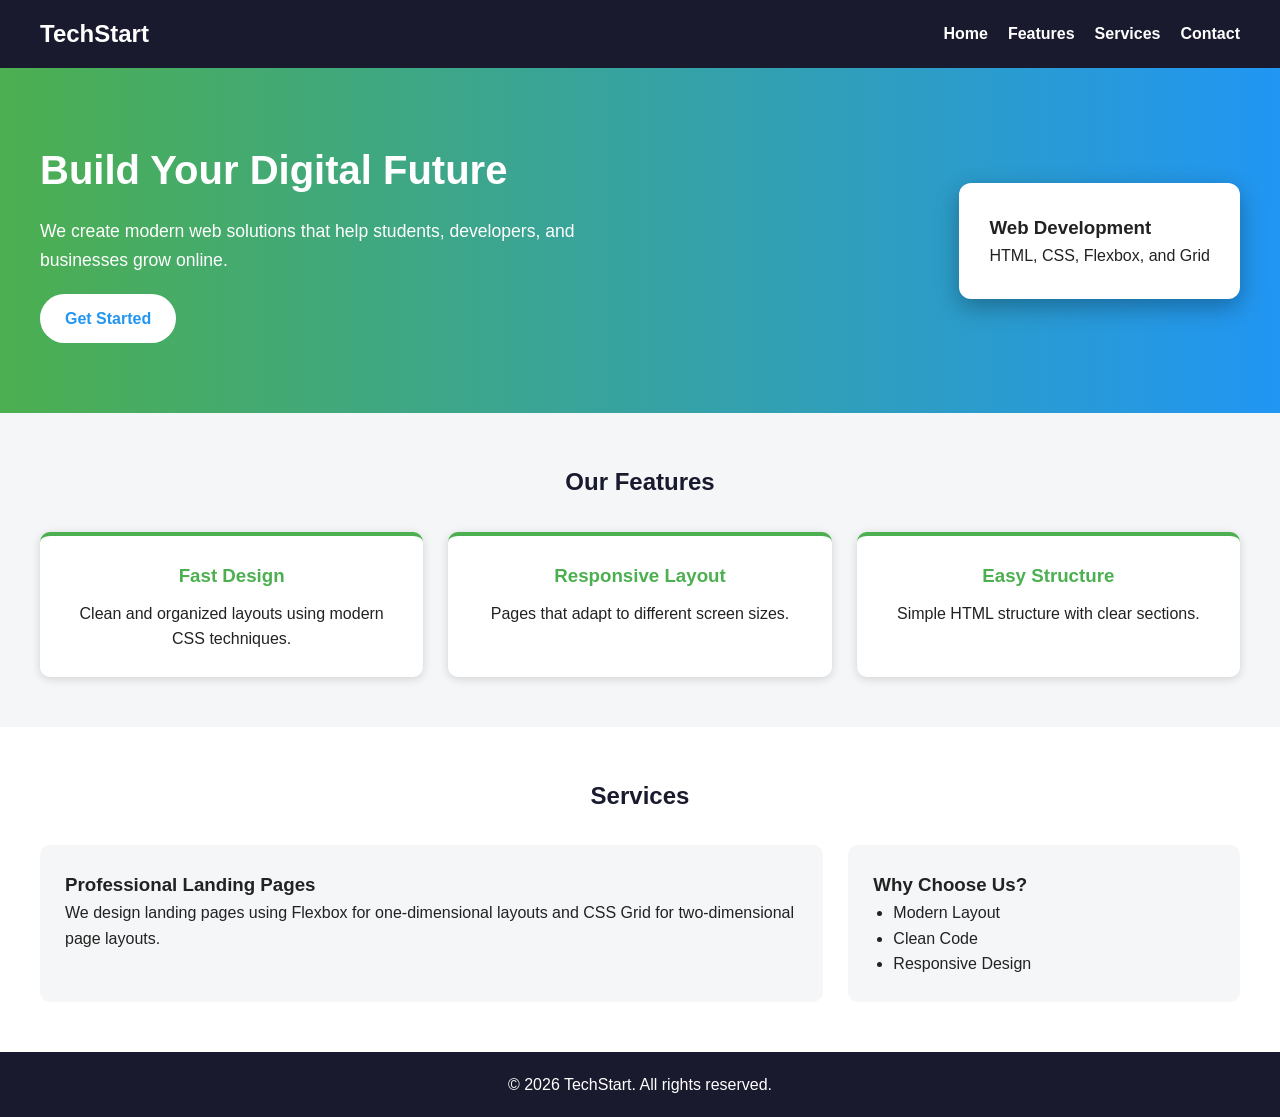
==== index.html @ f5050f71 "Complete Lab 5" ====
<!DOCTYPE html>
<html lang="en">
<head>
    <meta charset="UTF-8">
    <meta name="viewport" content="width=device-width, initial-scale=1.0">
    <title>Landing Page</title>

    <link rel="stylesheet" href="landing.css">
</head>
<body>

    <header class="navbar">
        <h2 class="logo">TechStart</h2>

        <nav>
            <ul class="nav-links">
                <li><a href="#">Home</a></li>
                <li><a href="#">Features</a></li>
                <li><a href="#">Services</a></li>
                <li><a href="#">Contact</a></li>
            </ul>
        </nav>
    </header>

    <main>

        <section class="hero">
            <div class="hero-text">
                <h1>Build Your Digital Future</h1>
                <p>
                    We create modern web solutions that help students,
                    developers, and businesses grow online.
                </p>
                <a href="#" class="btn">Get Started</a>
            </div>

            <div class="hero-box">
                <h3>Web Development</h3>
                <p>HTML, CSS, Flexbox, and Grid</p>
            </div>
        </section>

        <section class="features">
            <h2>Our Features</h2>

            <div class="features-grid">
                <div class="card">
                    <h3>Fast Design</h3>
                    <p>Clean and organized layouts using modern CSS techniques.</p>
                </div>

                <div class="card">
                    <h3>Responsive Layout</h3>
                    <p>Pages that adapt to different screen sizes.</p>
                </div>

                <div class="card">
                    <h3>Easy Structure</h3>
                    <p>Simple HTML structure with clear sections.</p>
                </div>
            </div>
        </section>

        <section class="services">
            <h2>Services</h2>

            <div class="service-layout">
                <div class="service-main">
                    <h3>Professional Landing Pages</h3>
                    <p>
                        We design landing pages using Flexbox for one-dimensional
                        layouts and CSS Grid for two-dimensional page layouts.
                    </p>
                </div>

                <aside class="service-side">
                    <h3>Why Choose Us?</h3>
                    <ul>
                        <li>Modern Layout</li>
                        <li>Clean Code</li>
                        <li>Responsive Design</li>
                    </ul>
                </aside>
            </div>
        </section>

    </main>

    <footer class="footer">
        <p>&copy; 2026 TechStart. All rights reserved.</p>
    </footer>

</body>
</html>
---- landing.css ----
* {
    box-sizing: border-box;
    margin: 0;
    padding: 0;
}

body {
    font-family: Arial, sans-serif;
    background-color: #f4f6f8;
    color: #222;
    line-height: 1.6;
}

/* Navbar using Flexbox */
.navbar {
    display: flex;
    justify-content: space-between;
    align-items: center;
    background-color: #1a1a2e;
    padding: 15px 40px;
}

.logo {
    color: white;
}

.nav-links {
    display: flex;
    gap: 20px;
    list-style: none;
}

.nav-links a {
    color: white;
    text-decoration: none;
    font-weight: bold;
}

.nav-links a:hover {
    color: #4caf50;
}

/* Hero section using Flexbox */
.hero {
    display: flex;
    justify-content: space-between;
    align-items: center;
    gap: 30px;
    padding: 70px 40px;
    background: linear-gradient(to right, #4caf50, #2196f3);
    color: white;
}

.hero-text {
    max-width: 550px;
}

.hero-text h1 {
    font-size: 2.5rem;
    margin-bottom: 15px;
}

.hero-text p {
    margin-bottom: 20px;
    font-size: 1.1rem;
}

.btn {
    display: inline-block;
    background-color: white;
    color: #2196f3;
    padding: 12px 25px;
    border-radius: 25px;
    text-decoration: none;
    font-weight: bold;
}

.hero-box {
    background-color: white;
    color: #222;
    padding: 30px;
    border-radius: 12px;
    min-width: 260px;
    box-shadow: 0 8px 25px rgba(0, 0, 0, 0.3);
}

/* Features using CSS Grid */
.features {
    padding: 50px 40px;
    text-align: center;
}

.features h2 {
    margin-bottom: 30px;
    color: #1a1a2e;
}

.features-grid {
    display: grid;
    grid-template-columns: repeat(3, 1fr);
    gap: 25px;
}

.card {
    background-color: white;
    padding: 25px;
    border-radius: 10px;
    border-top: 4px solid #4caf50;
    box-shadow: 0 2px 10px rgba(0, 0, 0, 0.15);
}

.card h3 {
    margin-bottom: 10px;
    color: #4caf50;
}

/* Services using CSS Grid */
.services {
    padding: 50px 40px;
    background-color: #ffffff;
}

.services h2 {
    text-align: center;
    margin-bottom: 30px;
    color: #1a1a2e;
}

.service-layout {
    display: grid;
    grid-template-columns: 2fr 1fr;
    gap: 25px;
}

.service-main,
.service-side {
    background-color: #f4f6f8;
    padding: 25px;
    border-radius: 10px;
}

.service-side ul {
    margin-left: 20px;
}

.footer {
    text-align: center;
    padding: 20px;
    background-color: #1a1a2e;
    color: white;
}

/* Responsive layout */
@media (max-width: 768px) {
    .navbar,
    .hero {
        flex-direction: column;
        text-align: center;
    }

    .nav-links {
        flex-direction: column;
        gap: 10px;
        margin-top: 15px;
    }

    .features-grid,
    .service-layout {
        grid-template-columns: 1fr;
    }
}
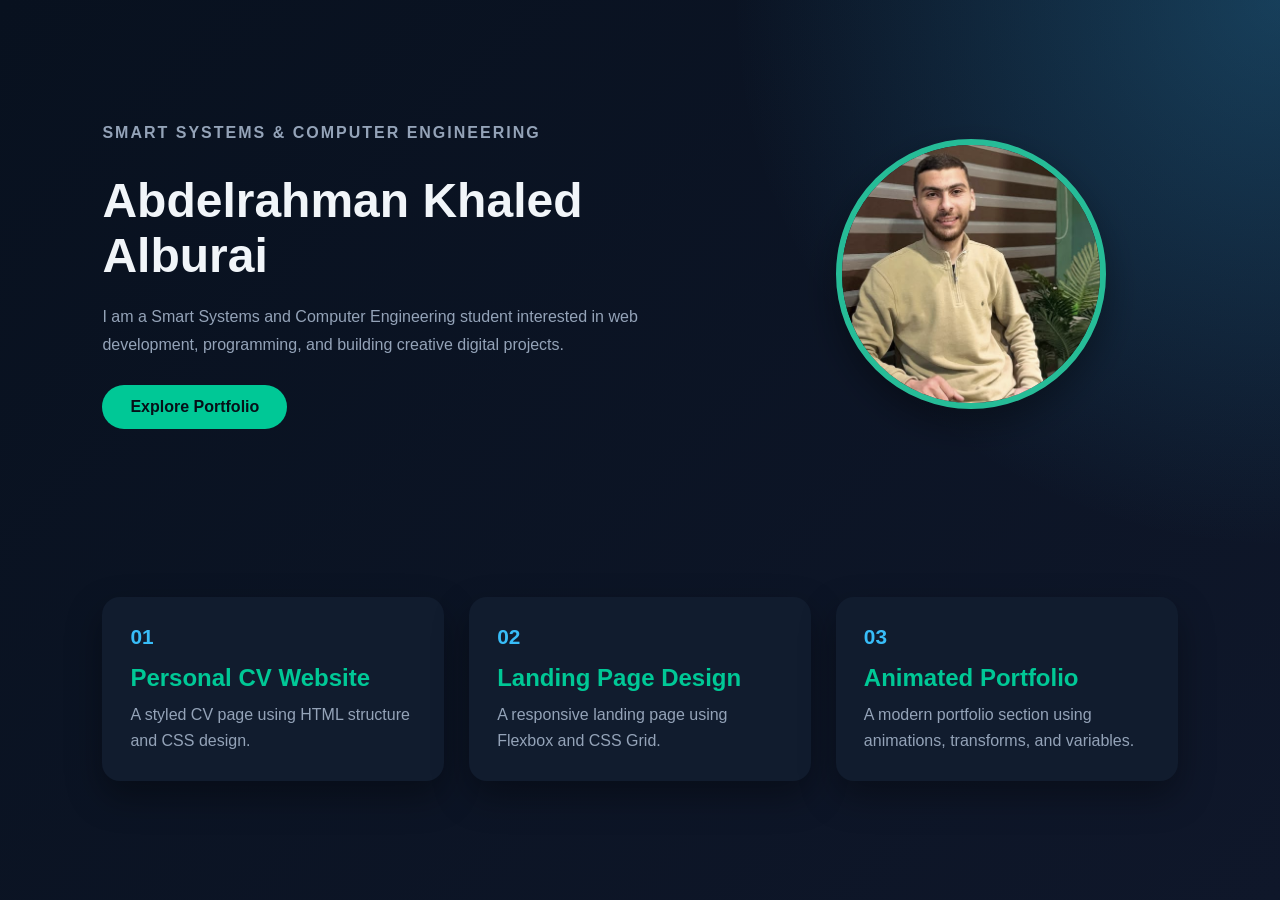
==== commit 2cbd5f22: "Complete Lab 6" ====
--- a/index.html
+++ b/index.html
@@ -3,92 +3,53 @@
 <head>
     <meta charset="UTF-8">
     <meta name="viewport" content="width=device-width, initial-scale=1.0">
-    <title>Landing Page</title>
-
-    <link rel="stylesheet" href="landing.css">
+    <title>Animated Portfolio</title>
+    <link rel="stylesheet" href="portfolio.css">
 </head>
 <body>
 
-    <header class="navbar">
-        <h2 class="logo">TechStart</h2>
+    <section class="portfolio">
 
-        <nav>
-            <ul class="nav-links">
-                <li><a href="#">Home</a></li>
-                <li><a href="#">Features</a></li>
-                <li><a href="#">Services</a></li>
-                <li><a href="#">Contact</a></li>
-            </ul>
-        </nav>
-    </header>
+        <div class="intro">
+            <p class="tag">Smart Systems & Computer Engineering</p>
 
-    <main>
+            <h1>Abdelrahman Khaled Alburai</h1>
 
-        <section class="hero">
-            <div class="hero-text">
-                <h1>Build Your Digital Future</h1>
-                <p>
-                    We create modern web solutions that help students,
-                    developers, and businesses grow online.
-                </p>
-                <a href="#" class="btn">Get Started</a>
+            <p>
+                I am a Smart Systems and Computer Engineering student interested in
+                web development, programming, and building creative digital projects.
+            </p>
+
+            <a href="#" class="main-btn">Explore Portfolio</a>
+        </div>
+
+        <div class="profile-shape">
+            <img src="profile.jpg" alt="Abdelrahman Profile Photo">
+        </div>
+
+        <div class="projects">
+
+            <div class="project-card">
+                <span>01</span>
+                <h2>Personal CV Website</h2>
+                <p>A styled CV page using HTML structure and CSS design.</p>
             </div>
 
-            <div class="hero-box">
-                <h3>Web Development</h3>
-                <p>HTML, CSS, Flexbox, and Grid</p>
+            <div class="project-card">
+                <span>02</span>
+                <h2>Landing Page Design</h2>
+                <p>A responsive landing page using Flexbox and CSS Grid.</p>
             </div>
-        </section>
 
-        <section class="features">
-            <h2>Our Features</h2>
+            <div class="project-card">
+                <span>03</span>
+                <h2>Animated Portfolio</h2>
+                <p>A modern portfolio section using animations, transforms, and variables.</p>
+            </div>
 
-            <div class="features-grid">
-                <div class="card">
-                    <h3>Fast Design</h3>
-                    <p>Clean and organized layouts using modern CSS techniques.</p>
-                </div>
+        </div>
 
-                <div class="card">
-                    <h3>Responsive Layout</h3>
-                    <p>Pages that adapt to different screen sizes.</p>
-                </div>
-
-                <div class="card">
-                    <h3>Easy Structure</h3>
-                    <p>Simple HTML structure with clear sections.</p>
-                </div>
-            </div>
-        </section>
-
-        <section class="services">
-            <h2>Services</h2>
-
-            <div class="service-layout">
-                <div class="service-main">
-                    <h3>Professional Landing Pages</h3>
-                    <p>
-                        We design landing pages using Flexbox for one-dimensional
-                        layouts and CSS Grid for two-dimensional page layouts.
-                    </p>
-                </div>
-
-                <aside class="service-side">
-                    <h3>Why Choose Us?</h3>
-                    <ul>
-                        <li>Modern Layout</li>
-                        <li>Clean Code</li>
-                        <li>Responsive Design</li>
-                    </ul>
-                </aside>
-            </div>
-        </section>
-
-    </main>
-
-    <footer class="footer">
-        <p>&copy; 2026 TechStart. All rights reserved.</p>
-    </footer>
+    </section>
 
 </body>
 </html>
--- a/portfolio.css
+++ b/portfolio.css
@@ -0,0 +1,210 @@
+:root {
+    --primary: #00c896;
+    --secondary: #38bdf8;
+    --dark: #08111f;
+    --card: #111c2e;
+    --text: #f1f5f9;
+    --muted: #94a3b8;
+    --radius: 18px;
+    --shadow: 0 15px 35px rgba(0, 0, 0, 0.35);
+    --transition: all 0.35s ease;
+}
+
+* {
+    box-sizing: border-box;
+    margin: 0;
+    padding: 0;
+}
+
+body {
+    font-family: Arial, sans-serif;
+    background: var(--dark);
+    color: var(--text);
+}
+
+.portfolio {
+    min-height: 100vh;
+    padding: 70px 8%;
+    display: grid;
+    grid-template-columns: 1.2fr 0.8fr;
+    gap: 40px;
+    align-items: center;
+    background:
+        radial-gradient(circle at top right, rgba(56, 189, 248, 0.25), transparent 35%),
+        linear-gradient(135deg, #08111f, #0f172a);
+}
+
+.intro {
+    animation: slideLeft 1s ease-out forwards;
+}
+
+.tag {
+    color: var(--primary);
+    font-weight: bold;
+    letter-spacing: 2px;
+    margin-bottom: 15px;
+    text-transform: uppercase;
+}
+
+.intro h1 {
+    font-size: 3rem;
+    margin-bottom: 20px;
+}
+
+.intro p {
+    color: var(--muted);
+    max-width: 620px;
+    line-height: 1.8;
+    margin-bottom: 25px;
+}
+
+.main-btn {
+    display: inline-block;
+    background: var(--primary);
+    color: #061018;
+    padding: 13px 28px;
+    border-radius: 50px;
+    text-decoration: none;
+    font-weight: bold;
+    transition: var(--transition);
+}
+
+.main-btn:hover {
+    background: var(--secondary);
+    transform: translateY(-5px) scale(1.05);
+    box-shadow: 0 10px 25px rgba(56, 189, 248, 0.35);
+}
+
+.profile-shape {
+    display: flex;
+    justify-content: center;
+    align-items: center;
+    animation: slideRight 1s ease-out forwards;
+}
+
+.profile-shape img {
+    width: 270px;
+    height: 270px;
+    border-radius: 50%;
+    object-fit: cover;
+    border: 6px solid var(--primary);
+    box-shadow: var(--shadow);
+    filter: grayscale(25%);
+    transition: var(--transition);
+    animation: float 3s ease-in-out infinite;
+}
+
+.profile-shape img:hover {
+    filter: grayscale(0%);
+    transform: scale(1.05) rotate(3deg);
+    box-shadow: 0 18px 45px rgba(0, 200, 150, 0.35);
+}
+
+.projects {
+    grid-column: 1 / -1;
+    display: grid;
+    grid-template-columns: repeat(3, 1fr);
+    gap: 25px;
+    margin-top: 30px;
+}
+
+.project-card {
+    background: var(--card);
+    padding: 28px;
+    border-radius: var(--radius);
+    box-shadow: var(--shadow);
+    transition: var(--transition);
+    animation: fadeUp 1s ease-out forwards;
+}
+
+.project-card:hover {
+    transform: translateY(-10px) scale(1.03);
+    box-shadow: 0 18px 40px rgba(0, 200, 150, 0.28);
+}
+
+.project-card span {
+    color: var(--secondary);
+    font-weight: bold;
+    font-size: 1.3rem;
+}
+
+.project-card h2 {
+    color: var(--primary);
+    margin: 15px 0 10px;
+}
+
+.project-card p {
+    color: var(--muted);
+    line-height: 1.6;
+}
+
+@keyframes slideLeft {
+    from {
+        opacity: 0;
+        transform: translateX(-40px);
+    }
+
+    to {
+        opacity: 1;
+        transform: translateX(0);
+    }
+}
+
+@keyframes slideRight {
+    from {
+        opacity: 0;
+        transform: translateX(40px);
+    }
+
+    to {
+        opacity: 1;
+        transform: translateX(0);
+    }
+}
+
+@keyframes fadeUp {
+    from {
+        opacity: 0;
+        transform: translateY(35px);
+    }
+
+    to {
+        opacity: 1;
+        transform: translateY(0);
+    }
+}
+
+@keyframes float {
+    0%, 100% {
+        transform: translateY(0);
+    }
+
+    50% {
+        transform: translateY(-18px);
+    }
+}
+
+@media (max-width: 768px) {
+    .portfolio {
+        grid-template-columns: 1fr;
+        text-align: center;
+    }
+
+    .intro p {
+        margin-left: auto;
+        margin-right: auto;
+    }
+
+    .projects {
+        grid-template-columns: 1fr;
+    }
+
+    .intro h1 {
+        font-size: 2.2rem;
+    }
+
+    .profile-shape img {
+        width: 220px;
+        height: 220px;
+    }
+}
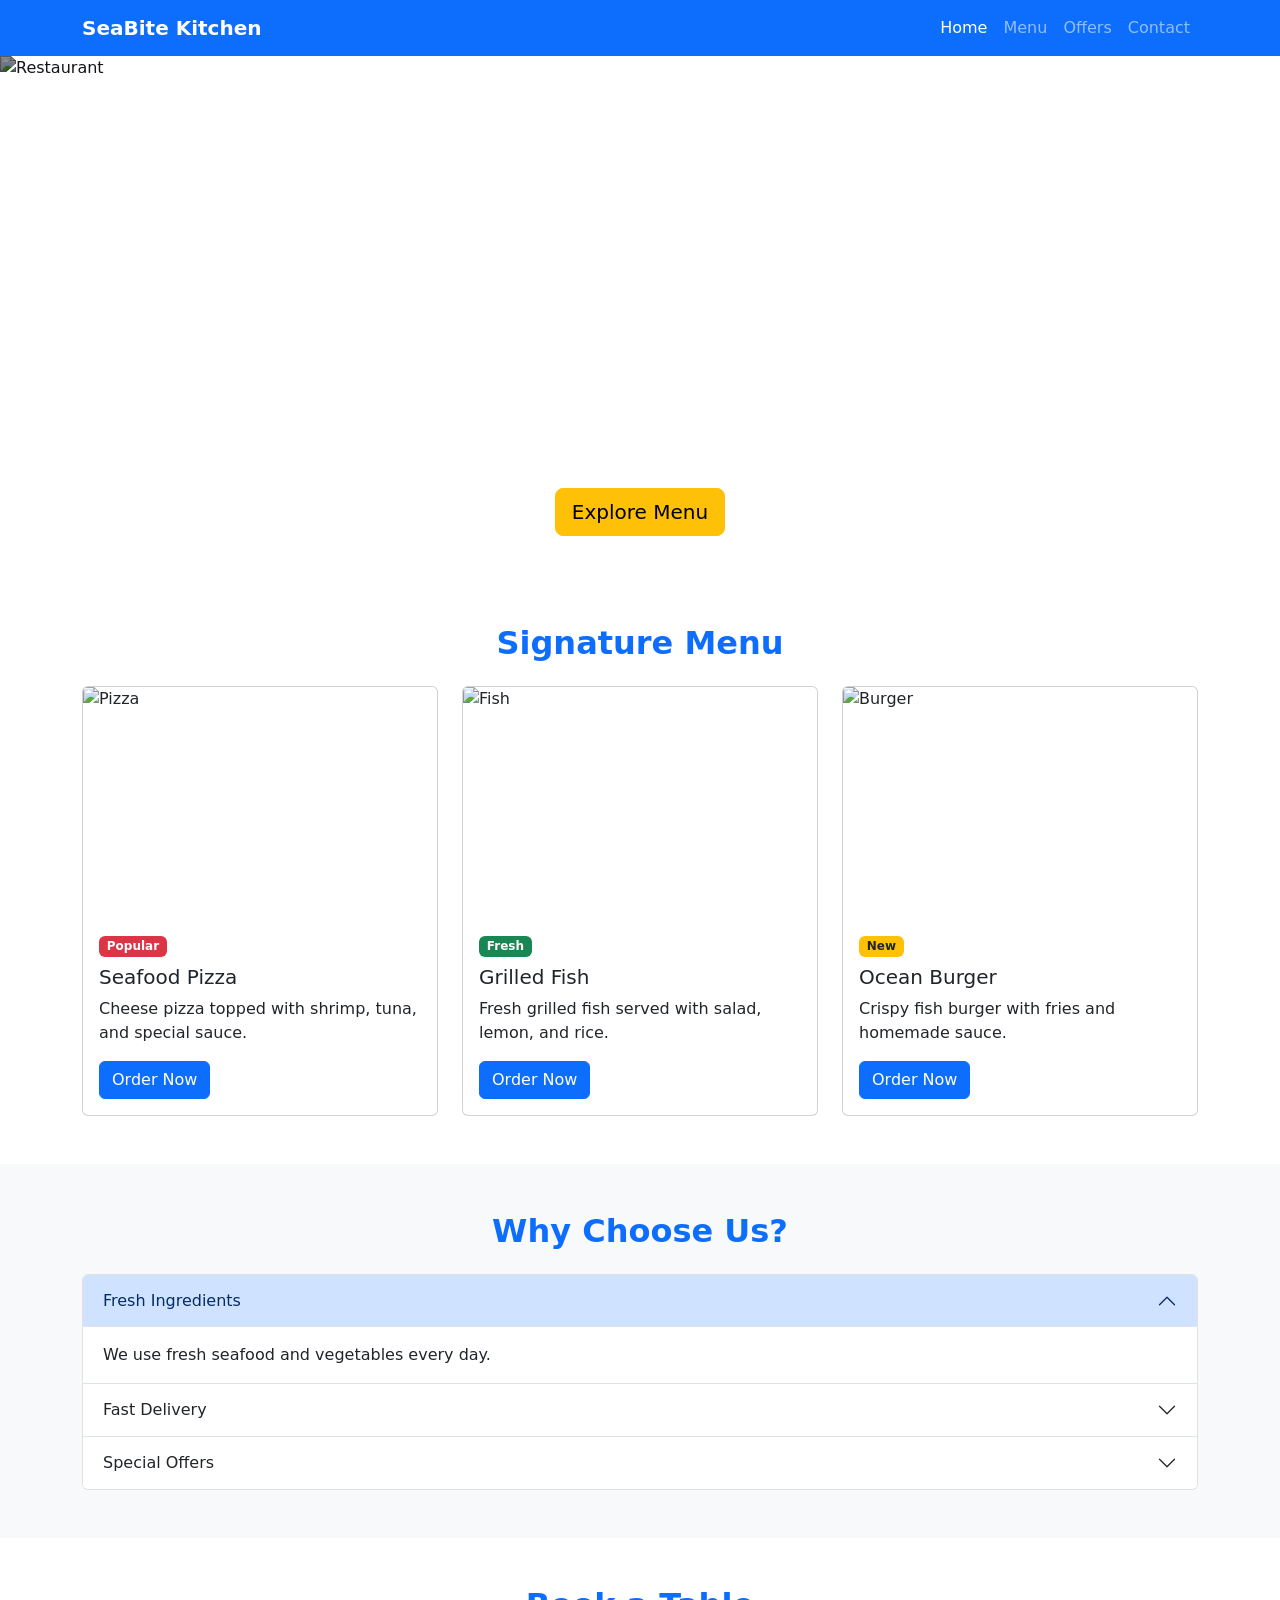
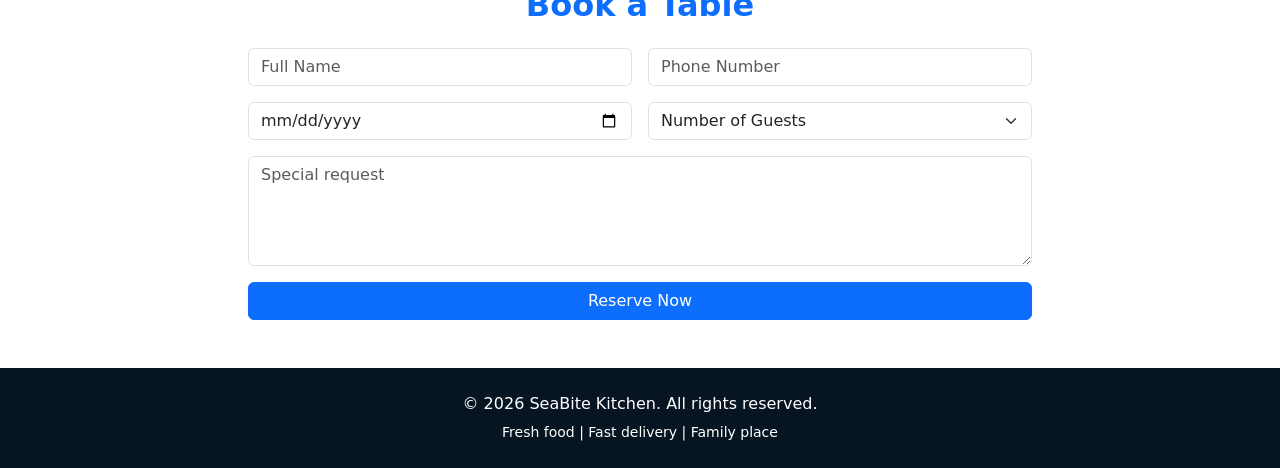
==== commit 5d7a6655: "Complete Lab 7" ====
--- a/index.html
+++ b/index.html
@@ -3,53 +3,267 @@
 <head>
     <meta charset="UTF-8">
     <meta name="viewport" content="width=device-width, initial-scale=1.0">
-    <title>Animated Portfolio</title>
-    <link rel="stylesheet" href="portfolio.css">
+    <title>SeaBite Kitchen</title>
+
+    <link href="https://cdn.jsdelivr.net/npm/bootstrap@5.3.3/dist/css/bootstrap.min.css" rel="stylesheet">
+
+    <style>
+        .hero-img {
+            height: 520px;
+            object-fit: cover;
+            filter: brightness(55%);
+        }
+
+        .menu-img {
+            height: 230px;
+            object-fit: cover;
+        }
+
+        .section-title {
+            color: #0d6efd;
+            font-weight: bold;
+        }
+
+        .card {
+            transition: 0.3s;
+        }
+
+        .card:hover {
+            transform: translateY(-8px);
+            box-shadow: 0 10px 25px rgba(0,0,0,0.2);
+        }
+
+        footer {
+            background: #071522;
+        }
+    </style>
 </head>
+
 <body>
 
-    <section class="portfolio">
-
-        <div class="intro">
-            <p class="tag">Smart Systems & Computer Engineering</p>
-
-            <h1>Abdelrahman Khaled Alburai</h1>
-
-            <p>
-                I am a Smart Systems and Computer Engineering student interested in
-                web development, programming, and building creative digital projects.
-            </p>
-
-            <a href="#" class="main-btn">Explore Portfolio</a>
-        </div>
-
-        <div class="profile-shape">
-            <img src="profile.jpg" alt="Abdelrahman Profile Photo">
-        </div>
-
-        <div class="projects">
-
-            <div class="project-card">
-                <span>01</span>
-                <h2>Personal CV Website</h2>
-                <p>A styled CV page using HTML structure and CSS design.</p>
-            </div>
-
-            <div class="project-card">
-                <span>02</span>
-                <h2>Landing Page Design</h2>
-                <p>A responsive landing page using Flexbox and CSS Grid.</p>
-            </div>
-
-            <div class="project-card">
-                <span>03</span>
-                <h2>Animated Portfolio</h2>
-                <p>A modern portfolio section using animations, transforms, and variables.</p>
-            </div>
-
-        </div>
-
+    <nav class="navbar navbar-expand-lg navbar-dark bg-primary sticky-top">
+        <div class="container">
+            <a class="navbar-brand fw-bold" href="#">SeaBite Kitchen</a>
+
+            <button class="navbar-toggler" type="button" data-bs-toggle="collapse" data-bs-target="#navMenu">
+                <span class="navbar-toggler-icon"></span>
+            </button>
+
+            <div class="collapse navbar-collapse" id="navMenu">
+                <ul class="navbar-nav ms-auto">
+                    <li class="nav-item"><a class="nav-link active" href="#">Home</a></li>
+                    <li class="nav-item"><a class="nav-link" href="#menu">Menu</a></li>
+                    <li class="nav-item"><a class="nav-link" href="#offers">Offers</a></li>
+                    <li class="nav-item"><a class="nav-link" href="#contact">Contact</a></li>
+                </ul>
+            </div>
+        </div>
+    </nav>
+
+    <div id="restaurantCarousel" class="carousel slide" data-bs-ride="carousel">
+
+        <div class="carousel-indicators">
+            <button data-bs-target="#restaurantCarousel" data-bs-slide-to="0" class="active"></button>
+            <button data-bs-target="#restaurantCarousel" data-bs-slide-to="1"></button>
+            <button data-bs-target="#restaurantCarousel" data-bs-slide-to="2"></button>
+        </div>
+
+        <div class="carousel-inner">
+
+            <div class="carousel-item active">
+                <img src="https://images.unsplash.com/photo-1559339352-11d035aa65de?w=1200" class="d-block w-100 hero-img" alt="Restaurant">
+                <div class="carousel-caption">
+                    <h1 class="display-4 fw-bold">Fresh Seafood Every Day</h1>
+                    <p class="lead">Taste the sea with every bite.</p>
+                    <a href="#menu" class="btn btn-warning btn-lg">Explore Menu</a>
+                </div>
+            </div>
+
+            <div class="carousel-item">
+                <img src="https://images.unsplash.com/photo-1544025162-d76694265947?w=1200" class="d-block w-100 hero-img" alt="Food">
+                <div class="carousel-caption">
+                    <h1 class="display-4 fw-bold">Special Meals</h1>
+                    <p class="lead">Prepared with fresh ingredients and love.</p>
+                </div>
+            </div>
+
+            <div class="carousel-item">
+                <img src="https://images.unsplash.com/photo-1517248135467-4c7edcad34c4?w=1200" class="d-block w-100 hero-img" alt="Dining">
+                <div class="carousel-caption">
+                    <h1 class="display-4 fw-bold">Family Friendly Place</h1>
+                    <p class="lead">Comfortable atmosphere and excellent service.</p>
+                </div>
+            </div>
+
+        </div>
+
+        <button class="carousel-control-prev" data-bs-target="#restaurantCarousel" data-bs-slide="prev">
+            <span class="carousel-control-prev-icon"></span>
+        </button>
+
+        <button class="carousel-control-next" data-bs-target="#restaurantCarousel" data-bs-slide="next">
+            <span class="carousel-control-next-icon"></span>
+        </button>
+    </div>
+
+    <section id="menu" class="py-5">
+        <div class="container">
+            <h2 class="text-center section-title mb-4">Signature Menu</h2>
+
+            <div class="row g-4">
+
+                <div class="col-12 col-md-6 col-lg-4">
+                    <div class="card h-100">
+                        <img src="https://images.unsplash.com/photo-1565299624946-b28f40a0ae38?w=800" class="card-img-top menu-img" alt="Pizza">
+                        <div class="card-body">
+                            <span class="badge bg-danger mb-2">Popular</span>
+                            <h5 class="card-title">Seafood Pizza</h5>
+                            <p class="card-text">Cheese pizza topped with shrimp, tuna, and special sauce.</p>
+                            <button class="btn btn-primary" data-bs-toggle="modal" data-bs-target="#orderModal">Order Now</button>
+                        </div>
+                    </div>
+                </div>
+
+                <div class="col-12 col-md-6 col-lg-4">
+                    <div class="card h-100">
+                        <img src="https://images.unsplash.com/photo-1559847844-5315695dadae?w=800" class="card-img-top menu-img" alt="Fish">
+                        <div class="card-body">
+                            <span class="badge bg-success mb-2">Fresh</span>
+                            <h5 class="card-title">Grilled Fish</h5>
+                            <p class="card-text">Fresh grilled fish served with salad, lemon, and rice.</p>
+                            <button class="btn btn-primary" data-bs-toggle="modal" data-bs-target="#orderModal">Order Now</button>
+                        </div>
+                    </div>
+                </div>
+
+                <div class="col-12 col-md-6 col-lg-4">
+                    <div class="card h-100">
+                        <img src="https://images.unsplash.com/photo-1606755962773-d324e0a13086?w=800" class="card-img-top menu-img" alt="Burger">
+                        <div class="card-body">
+                            <span class="badge bg-warning text-dark mb-2">New</span>
+                            <h5 class="card-title">Ocean Burger</h5>
+                            <p class="card-text">Crispy fish burger with fries and homemade sauce.</p>
+                            <button class="btn btn-primary" data-bs-toggle="modal" data-bs-target="#orderModal">Order Now</button>
+                        </div>
+                    </div>
+                </div>
+
+            </div>
+        </div>
     </section>
+
+    <section id="offers" class="bg-light py-5">
+        <div class="container">
+            <h2 class="text-center section-title mb-4">Why Choose Us?</h2>
+
+            <div class="accordion" id="restaurantAccordion">
+
+                <div class="accordion-item">
+                    <h2 class="accordion-header">
+                        <button class="accordion-button" data-bs-toggle="collapse" data-bs-target="#item1">
+                            Fresh Ingredients
+                        </button>
+                    </h2>
+                    <div id="item1" class="accordion-collapse collapse show" data-bs-parent="#restaurantAccordion">
+                        <div class="accordion-body">
+                            We use fresh seafood and vegetables every day.
+                        </div>
+                    </div>
+                </div>
+
+                <div class="accordion-item">
+                    <h2 class="accordion-header">
+                        <button class="accordion-button collapsed" data-bs-toggle="collapse" data-bs-target="#item2">
+                            Fast Delivery
+                        </button>
+                    </h2>
+                    <div id="item2" class="accordion-collapse collapse" data-bs-parent="#restaurantAccordion">
+                        <div class="accordion-body">
+                            Orders are prepared quickly and delivered safely.
+                        </div>
+                    </div>
+                </div>
+
+                <div class="accordion-item">
+                    <h2 class="accordion-header">
+                        <button class="accordion-button collapsed" data-bs-toggle="collapse" data-bs-target="#item3">
+                            Special Offers
+                        </button>
+                    </h2>
+                    <div id="item3" class="accordion-collapse collapse" data-bs-parent="#restaurantAccordion">
+                        <div class="accordion-body">
+                            Students get 15% discount every Thursday.
+                        </div>
+                    </div>
+                </div>
+
+            </div>
+        </div>
+    </section>
+
+    <section id="contact" class="py-5">
+        <div class="container">
+            <h2 class="text-center section-title mb-4">Book a Table</h2>
+
+            <form class="row g-3 mx-auto" style="max-width: 800px;">
+                <div class="col-12 col-md-6">
+                    <input type="text" class="form-control" placeholder="Full Name">
+                </div>
+
+                <div class="col-12 col-md-6">
+                    <input type="tel" class="form-control" placeholder="Phone Number">
+                </div>
+
+                <div class="col-12 col-md-6">
+                    <input type="date" class="form-control">
+                </div>
+
+                <div class="col-12 col-md-6">
+                    <select class="form-select">
+                        <option selected>Number of Guests</option>
+                        <option>2 Guests</option>
+                        <option>4 Guests</option>
+                        <option>6 Guests</option>
+                    </select>
+                </div>
+
+                <div class="col-12">
+                    <textarea class="form-control" rows="4" placeholder="Special request"></textarea>
+                </div>
+
+                <div class="col-12">
+                    <button class="btn btn-primary w-100">Reserve Now</button>
+                </div>
+            </form>
+        </div>
+    </section>
+
+    <div class="modal fade" id="orderModal">
+        <div class="modal-dialog">
+            <div class="modal-content">
+                <div class="modal-header bg-primary text-white">
+                    <h5 class="modal-title">Order Confirmation</h5>
+                    <button class="btn-close btn-close-white" data-bs-dismiss="modal"></button>
+                </div>
+
+                <div class="modal-body">
+                    Your order request has been received. Our team will contact you soon.
+                </div>
+
+                <div class="modal-footer">
+                    <button class="btn btn-secondary" data-bs-dismiss="modal">Close</button>
+                    <button class="btn btn-primary">Confirm</button>
+                </div>
+            </div>
+        </div>
+    </div>
+
+    <footer class="text-white text-center py-4">
+        <p class="mb-1">&copy; 2026 SeaBite Kitchen. All rights reserved.</p>
+        <small>Fresh food | Fast delivery | Family place</small>
+    </footer>
+
+    <script src="https://cdn.jsdelivr.net/npm/bootstrap@5.3.3/dist/js/bootstrap.bundle.min.js"></script>
 
 </body>
 </html>
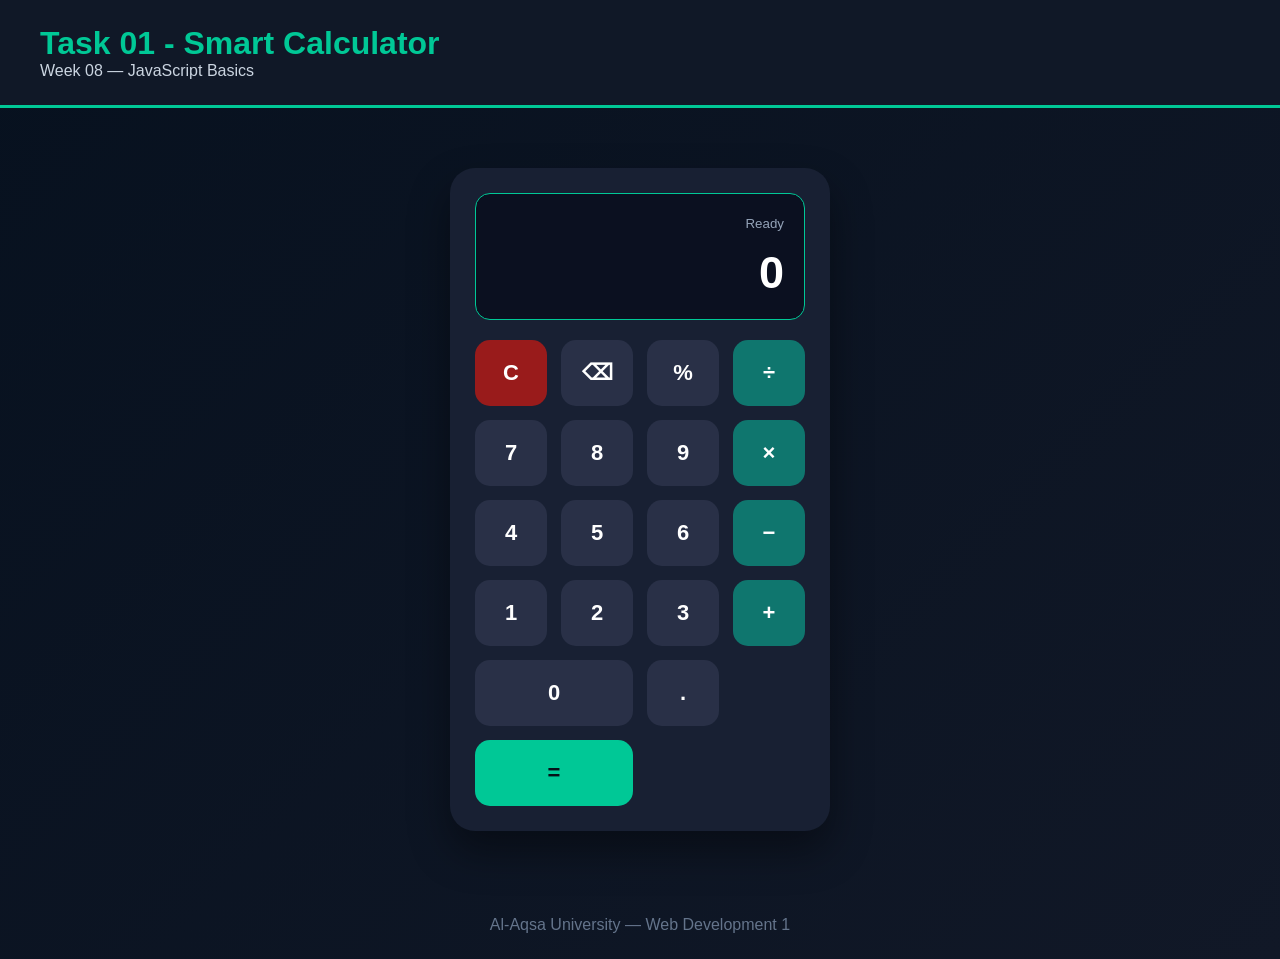
==== commit 14dedb41: "Complete Lab 8" ====
--- a/index.html
+++ b/index.html
@@ -3,267 +3,53 @@
 <head>
     <meta charset="UTF-8">
     <meta name="viewport" content="width=device-width, initial-scale=1.0">
-    <title>SeaBite Kitchen</title>
-
-    <link href="https://cdn.jsdelivr.net/npm/bootstrap@5.3.3/dist/css/bootstrap.min.css" rel="stylesheet">
-
-    <style>
-        .hero-img {
-            height: 520px;
-            object-fit: cover;
-            filter: brightness(55%);
-        }
-
-        .menu-img {
-            height: 230px;
-            object-fit: cover;
-        }
-
-        .section-title {
-            color: #0d6efd;
-            font-weight: bold;
-        }
-
-        .card {
-            transition: 0.3s;
-        }
-
-        .card:hover {
-            transform: translateY(-8px);
-            box-shadow: 0 10px 25px rgba(0,0,0,0.2);
-        }
-
-        footer {
-            background: #071522;
-        }
-    </style>
+    <title>Task 01 - Smart Calculator</title>
+    <link rel="stylesheet" href="style.css">
+    <script src="script.js" defer></script>
 </head>
-
 <body>
 
-    <nav class="navbar navbar-expand-lg navbar-dark bg-primary sticky-top">
-        <div class="container">
-            <a class="navbar-brand fw-bold" href="#">SeaBite Kitchen</a>
+    <header>
+        <h1>Task 01 - Smart Calculator</h1>
+        <p>Week 08 — JavaScript Basics</p>
+    </header>
 
-            <button class="navbar-toggler" type="button" data-bs-toggle="collapse" data-bs-target="#navMenu">
-                <span class="navbar-toggler-icon"></span>
-            </button>
-
-            <div class="collapse navbar-collapse" id="navMenu">
-                <ul class="navbar-nav ms-auto">
-                    <li class="nav-item"><a class="nav-link active" href="#">Home</a></li>
-                    <li class="nav-item"><a class="nav-link" href="#menu">Menu</a></li>
-                    <li class="nav-item"><a class="nav-link" href="#offers">Offers</a></li>
-                    <li class="nav-item"><a class="nav-link" href="#contact">Contact</a></li>
-                </ul>
-            </div>
-        </div>
-    </nav>
-
-    <div id="restaurantCarousel" class="carousel slide" data-bs-ride="carousel">
-
-        <div class="carousel-indicators">
-            <button data-bs-target="#restaurantCarousel" data-bs-slide-to="0" class="active"></button>
-            <button data-bs-target="#restaurantCarousel" data-bs-slide-to="1"></button>
-            <button data-bs-target="#restaurantCarousel" data-bs-slide-to="2"></button>
+    <main class="calculator">
+        <div class="screen">
+            <small id="operation">Ready</small>
+            <h2 id="display">0</h2>
         </div>
 
-        <div class="carousel-inner">
+        <div class="buttons">
+            <button class="danger" onclick="clearDisplay()">C</button>
+            <button onclick="deleteLast()">⌫</button>
+            <button onclick="appendValue('%')">%</button>
+            <button class="operator" onclick="appendValue('/')">÷</button>
 
-            <div class="carousel-item active">
-                <img src="https://images.unsplash.com/photo-1559339352-11d035aa65de?w=1200" class="d-block w-100 hero-img" alt="Restaurant">
-                <div class="carousel-caption">
-                    <h1 class="display-4 fw-bold">Fresh Seafood Every Day</h1>
-                    <p class="lead">Taste the sea with every bite.</p>
-                    <a href="#menu" class="btn btn-warning btn-lg">Explore Menu</a>
-                </div>
-            </div>
+            <button onclick="appendValue('7')">7</button>
+            <button onclick="appendValue('8')">8</button>
+            <button onclick="appendValue('9')">9</button>
+            <button class="operator" onclick="appendValue('*')">×</button>
 
-            <div class="carousel-item">
-                <img src="https://images.unsplash.com/photo-1544025162-d76694265947?w=1200" class="d-block w-100 hero-img" alt="Food">
-                <div class="carousel-caption">
-                    <h1 class="display-4 fw-bold">Special Meals</h1>
-                    <p class="lead">Prepared with fresh ingredients and love.</p>
-                </div>
-            </div>
+            <button onclick="appendValue('4')">4</button>
+            <button onclick="appendValue('5')">5</button>
+            <button onclick="appendValue('6')">6</button>
+            <button class="operator" onclick="appendValue('-')">−</button>
 
-            <div class="carousel-item">
-                <img src="https://images.unsplash.com/photo-1517248135467-4c7edcad34c4?w=1200" class="d-block w-100 hero-img" alt="Dining">
-                <div class="carousel-caption">
-                    <h1 class="display-4 fw-bold">Family Friendly Place</h1>
-                    <p class="lead">Comfortable atmosphere and excellent service.</p>
-                </div>
-            </div>
+            <button onclick="appendValue('1')">1</button>
+            <button onclick="appendValue('2')">2</button>
+            <button onclick="appendValue('3')">3</button>
+            <button class="operator" onclick="appendValue('+')">+</button>
 
+            <button class="zero" onclick="appendValue('0')">0</button>
+            <button onclick="appendValue('.')">.</button>
+            <button class="equal" onclick="calculateResult()">=</button>
         </div>
+    </main>
 
-        <button class="carousel-control-prev" data-bs-target="#restaurantCarousel" data-bs-slide="prev">
-            <span class="carousel-control-prev-icon"></span>
-        </button>
-
-        <button class="carousel-control-next" data-bs-target="#restaurantCarousel" data-bs-slide="next">
-            <span class="carousel-control-next-icon"></span>
-        </button>
-    </div>
-
-    <section id="menu" class="py-5">
-        <div class="container">
-            <h2 class="text-center section-title mb-4">Signature Menu</h2>
-
-            <div class="row g-4">
-
-                <div class="col-12 col-md-6 col-lg-4">
-                    <div class="card h-100">
-                        <img src="https://images.unsplash.com/photo-1565299624946-b28f40a0ae38?w=800" class="card-img-top menu-img" alt="Pizza">
-                        <div class="card-body">
-                            <span class="badge bg-danger mb-2">Popular</span>
-                            <h5 class="card-title">Seafood Pizza</h5>
-                            <p class="card-text">Cheese pizza topped with shrimp, tuna, and special sauce.</p>
-                            <button class="btn btn-primary" data-bs-toggle="modal" data-bs-target="#orderModal">Order Now</button>
-                        </div>
-                    </div>
-                </div>
-
-                <div class="col-12 col-md-6 col-lg-4">
-                    <div class="card h-100">
-                        <img src="https://images.unsplash.com/photo-1559847844-5315695dadae?w=800" class="card-img-top menu-img" alt="Fish">
-                        <div class="card-body">
-                            <span class="badge bg-success mb-2">Fresh</span>
-                            <h5 class="card-title">Grilled Fish</h5>
-                            <p class="card-text">Fresh grilled fish served with salad, lemon, and rice.</p>
-                            <button class="btn btn-primary" data-bs-toggle="modal" data-bs-target="#orderModal">Order Now</button>
-                        </div>
-                    </div>
-                </div>
-
-                <div class="col-12 col-md-6 col-lg-4">
-                    <div class="card h-100">
-                        <img src="https://images.unsplash.com/photo-1606755962773-d324e0a13086?w=800" class="card-img-top menu-img" alt="Burger">
-                        <div class="card-body">
-                            <span class="badge bg-warning text-dark mb-2">New</span>
-                            <h5 class="card-title">Ocean Burger</h5>
-                            <p class="card-text">Crispy fish burger with fries and homemade sauce.</p>
-                            <button class="btn btn-primary" data-bs-toggle="modal" data-bs-target="#orderModal">Order Now</button>
-                        </div>
-                    </div>
-                </div>
-
-            </div>
-        </div>
-    </section>
-
-    <section id="offers" class="bg-light py-5">
-        <div class="container">
-            <h2 class="text-center section-title mb-4">Why Choose Us?</h2>
-
-            <div class="accordion" id="restaurantAccordion">
-
-                <div class="accordion-item">
-                    <h2 class="accordion-header">
-                        <button class="accordion-button" data-bs-toggle="collapse" data-bs-target="#item1">
-                            Fresh Ingredients
-                        </button>
-                    </h2>
-                    <div id="item1" class="accordion-collapse collapse show" data-bs-parent="#restaurantAccordion">
-                        <div class="accordion-body">
-                            We use fresh seafood and vegetables every day.
-                        </div>
-                    </div>
-                </div>
-
-                <div class="accordion-item">
-                    <h2 class="accordion-header">
-                        <button class="accordion-button collapsed" data-bs-toggle="collapse" data-bs-target="#item2">
-                            Fast Delivery
-                        </button>
-                    </h2>
-                    <div id="item2" class="accordion-collapse collapse" data-bs-parent="#restaurantAccordion">
-                        <div class="accordion-body">
-                            Orders are prepared quickly and delivered safely.
-                        </div>
-                    </div>
-                </div>
-
-                <div class="accordion-item">
-                    <h2 class="accordion-header">
-                        <button class="accordion-button collapsed" data-bs-toggle="collapse" data-bs-target="#item3">
-                            Special Offers
-                        </button>
-                    </h2>
-                    <div id="item3" class="accordion-collapse collapse" data-bs-parent="#restaurantAccordion">
-                        <div class="accordion-body">
-                            Students get 15% discount every Thursday.
-                        </div>
-                    </div>
-                </div>
-
-            </div>
-        </div>
-    </section>
-
-    <section id="contact" class="py-5">
-        <div class="container">
-            <h2 class="text-center section-title mb-4">Book a Table</h2>
-
-            <form class="row g-3 mx-auto" style="max-width: 800px;">
-                <div class="col-12 col-md-6">
-                    <input type="text" class="form-control" placeholder="Full Name">
-                </div>
-
-                <div class="col-12 col-md-6">
-                    <input type="tel" class="form-control" placeholder="Phone Number">
-                </div>
-
-                <div class="col-12 col-md-6">
-                    <input type="date" class="form-control">
-                </div>
-
-                <div class="col-12 col-md-6">
-                    <select class="form-select">
-                        <option selected>Number of Guests</option>
-                        <option>2 Guests</option>
-                        <option>4 Guests</option>
-                        <option>6 Guests</option>
-                    </select>
-                </div>
-
-                <div class="col-12">
-                    <textarea class="form-control" rows="4" placeholder="Special request"></textarea>
-                </div>
-
-                <div class="col-12">
-                    <button class="btn btn-primary w-100">Reserve Now</button>
-                </div>
-            </form>
-        </div>
-    </section>
-
-    <div class="modal fade" id="orderModal">
-        <div class="modal-dialog">
-            <div class="modal-content">
-                <div class="modal-header bg-primary text-white">
-                    <h5 class="modal-title">Order Confirmation</h5>
-                    <button class="btn-close btn-close-white" data-bs-dismiss="modal"></button>
-                </div>
-
-                <div class="modal-body">
-                    Your order request has been received. Our team will contact you soon.
-                </div>
-
-                <div class="modal-footer">
-                    <button class="btn btn-secondary" data-bs-dismiss="modal">Close</button>
-                    <button class="btn btn-primary">Confirm</button>
-                </div>
-            </div>
-        </div>
-    </div>
-
-    <footer class="text-white text-center py-4">
-        <p class="mb-1">&copy; 2026 SeaBite Kitchen. All rights reserved.</p>
-        <small>Fresh food | Fast delivery | Family place</small>
+    <footer>
+        Al-Aqsa University — Web Development 1
     </footer>
-
-    <script src="https://cdn.jsdelivr.net/npm/bootstrap@5.3.3/dist/js/bootstrap.bundle.min.js"></script>
 
 </body>
 </html>
--- a/style.css
+++ b/style.css
@@ -0,0 +1,102 @@
+* {
+    box-sizing: border-box;
+    margin: 0;
+    padding: 0;
+}
+
+body {
+    font-family: Arial, sans-serif;
+    background: linear-gradient(135deg, #07111f, #111827);
+    color: white;
+    min-height: 100vh;
+}
+
+header {
+    padding: 25px 40px;
+    background-color: #101827;
+    border-bottom: 3px solid #00c896;
+}
+
+header h1 {
+    color: #00c896;
+}
+
+header p {
+    color: #cbd5e1;
+}
+
+.calculator {
+    width: 380px;
+    margin: 60px auto;
+    background-color: #182033;
+    padding: 25px;
+    border-radius: 25px;
+    box-shadow: 0 20px 40px rgba(0, 0, 0, 0.4);
+}
+
+.screen {
+    background-color: #0b1020;
+    border: 1px solid #00c896;
+    border-radius: 15px;
+    padding: 20px;
+    text-align: right;
+    margin-bottom: 20px;
+    min-height: 110px;
+}
+
+.screen small {
+    color: #94a3b8;
+}
+
+.screen h2 {
+    font-size: 45px;
+    margin-top: 15px;
+    color: white;
+}
+
+.buttons {
+    display: grid;
+    grid-template-columns: repeat(4, 1fr);
+    gap: 14px;
+}
+
+button {
+    border: none;
+    padding: 20px;
+    border-radius: 15px;
+    background-color: #293047;
+    color: white;
+    font-size: 22px;
+    font-weight: bold;
+    cursor: pointer;
+    transition: 0.3s;
+}
+
+button:hover {
+    transform: translateY(-4px);
+    background-color: #334155;
+}
+
+.operator {
+    background-color: #0f766e;
+}
+
+.danger {
+    background-color: #991b1b;
+}
+
+.equal {
+    grid-column: span 2;
+    background-color: #00c896;
+    color: #061018;
+}
+
+.zero {
+    grid-column: span 2;
+}
+
+footer {
+    text-align: center;
+    color: #64748b;
+    padding: 25px;
+}
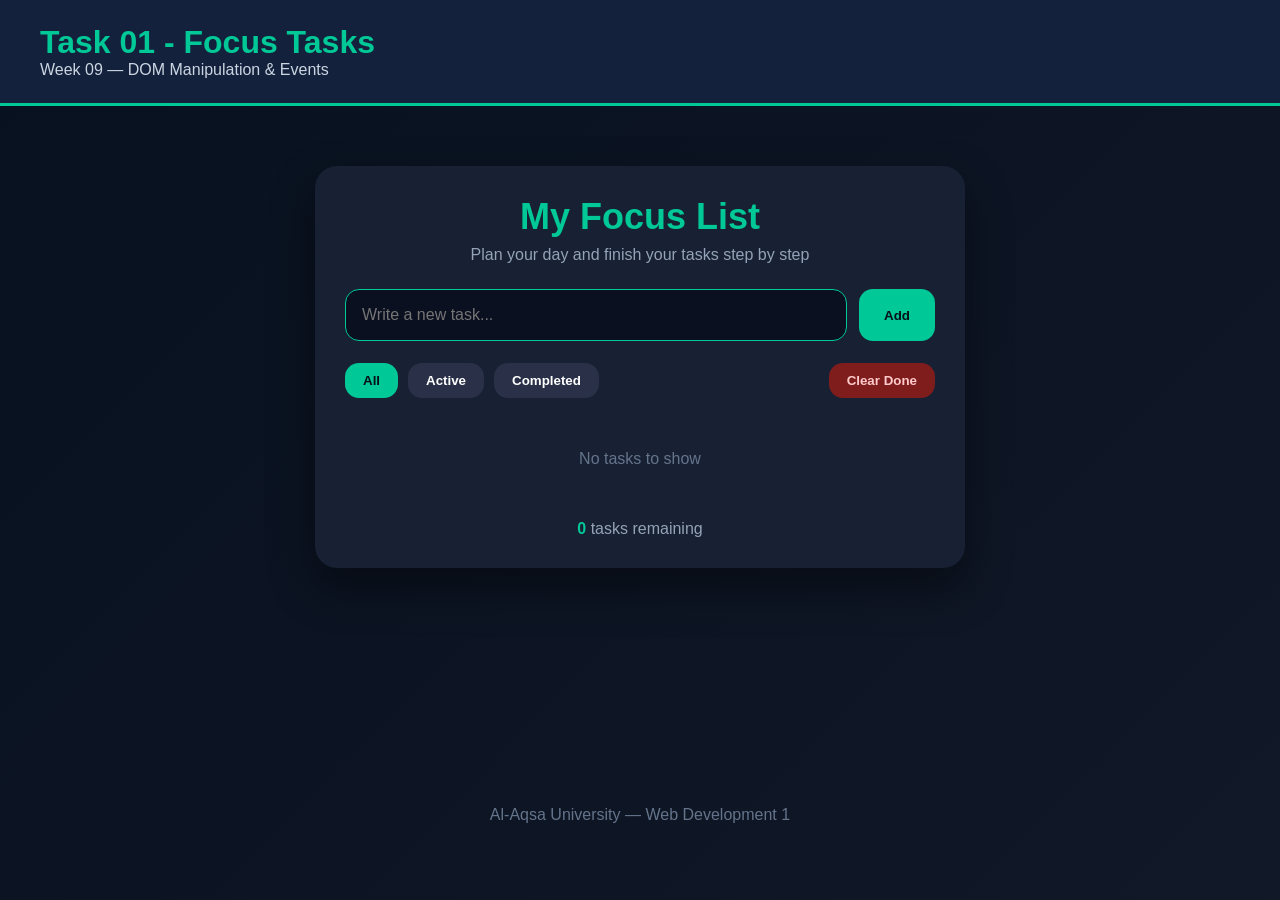
==== commit acd8889b: "Complete Lab 9" ====
--- a/index.html
+++ b/index.html
@@ -3,48 +3,40 @@
 <head>
     <meta charset="UTF-8">
     <meta name="viewport" content="width=device-width, initial-scale=1.0">
-    <title>Task 01 - Smart Calculator</title>
+    <title>Task 01 - Focus Tasks</title>
     <link rel="stylesheet" href="style.css">
     <script src="script.js" defer></script>
 </head>
 <body>
 
     <header>
-        <h1>Task 01 - Smart Calculator</h1>
-        <p>Week 08 — JavaScript Basics</p>
+        <h1>Task 01 - Focus Tasks</h1>
+        <p>Week 09 — DOM Manipulation & Events</p>
     </header>
 
-    <main class="calculator">
-        <div class="screen">
-            <small id="operation">Ready</small>
-            <h2 id="display">0</h2>
-        </div>
+    <main class="app">
+        <section class="todo-box">
+            <h2>My Focus List</h2>
+            <p class="subtitle">Plan your day and finish your tasks step by step</p>
 
-        <div class="buttons">
-            <button class="danger" onclick="clearDisplay()">C</button>
-            <button onclick="deleteLast()">⌫</button>
-            <button onclick="appendValue('%')">%</button>
-            <button class="operator" onclick="appendValue('/')">÷</button>
+            <div class="input-area">
+                <input type="text" id="taskInput" placeholder="Write a new task...">
+                <button id="addBtn">Add</button>
+            </div>
 
-            <button onclick="appendValue('7')">7</button>
-            <button onclick="appendValue('8')">8</button>
-            <button onclick="appendValue('9')">9</button>
-            <button class="operator" onclick="appendValue('*')">×</button>
+            <div class="filters">
+                <button class="filter active" data-filter="all">All</button>
+                <button class="filter" data-filter="active">Active</button>
+                <button class="filter" data-filter="completed">Completed</button>
+                <button id="clearCompleted">Clear Done</button>
+            </div>
 
-            <button onclick="appendValue('4')">4</button>
-            <button onclick="appendValue('5')">5</button>
-            <button onclick="appendValue('6')">6</button>
-            <button class="operator" onclick="appendValue('-')">−</button>
+            <ul id="taskList"></ul>
 
-            <button onclick="appendValue('1')">1</button>
-            <button onclick="appendValue('2')">2</button>
-            <button onclick="appendValue('3')">3</button>
-            <button class="operator" onclick="appendValue('+')">+</button>
-
-            <button class="zero" onclick="appendValue('0')">0</button>
-            <button onclick="appendValue('.')">.</button>
-            <button class="equal" onclick="calculateResult()">=</button>
-        </div>
+            <div class="summary">
+                <span id="remainingCount">0</span> tasks remaining
+            </div>
+        </section>
     </main>
 
     <footer>
--- a/style.css
+++ b/style.css
@@ -6,14 +6,14 @@
 
 body {
     font-family: Arial, sans-serif;
-    background: linear-gradient(135deg, #07111f, #111827);
+    background: linear-gradient(135deg, #08111f, #111827);
     color: white;
     min-height: 100vh;
 }
 
 header {
-    padding: 25px 40px;
-    background-color: #101827;
+    background-color: #14213d;
+    padding: 24px 40px;
     border-bottom: 3px solid #00c896;
 }
 
@@ -25,74 +25,149 @@
     color: #cbd5e1;
 }
 
-.calculator {
-    width: 380px;
-    margin: 60px auto;
-    background-color: #182033;
-    padding: 25px;
-    border-radius: 25px;
-    box-shadow: 0 20px 40px rgba(0, 0, 0, 0.4);
+.app {
+    min-height: 75vh;
+    display: flex;
+    justify-content: center;
+    align-items: flex-start;
+    padding: 60px 20px;
 }
 
-.screen {
-    background-color: #0b1020;
-    border: 1px solid #00c896;
-    border-radius: 15px;
-    padding: 20px;
-    text-align: right;
-    margin-bottom: 20px;
-    min-height: 110px;
+.todo-box {
+    width: 650px;
+    background-color: #182033;
+    padding: 30px;
+    border-radius: 22px;
+    box-shadow: 0 20px 45px rgba(0, 0, 0, 0.45);
 }
 
-.screen small {
-    color: #94a3b8;
+.todo-box h2 {
+    text-align: center;
+    color: #00c896;
+    font-size: 36px;
 }
 
-.screen h2 {
-    font-size: 45px;
-    margin-top: 15px;
-    color: white;
+.subtitle {
+    text-align: center;
+    color: #94a3b8;
+    margin: 8px 0 25px;
 }
 
-.buttons {
-    display: grid;
-    grid-template-columns: repeat(4, 1fr);
-    gap: 14px;
+.input-area {
+    display: flex;
+    gap: 12px;
+}
+
+.input-area input {
+    flex: 1;
+    padding: 16px;
+    border-radius: 14px;
+    border: 1px solid #00c896;
+    background-color: #0b1020;
+    color: white;
+    font-size: 16px;
+}
+
+.input-area input:focus {
+    outline: none;
+    box-shadow: 0 0 12px rgba(0, 200, 150, 0.4);
 }
 
 button {
     border: none;
-    padding: 20px;
-    border-radius: 15px;
-    background-color: #293047;
-    color: white;
-    font-size: 22px;
+    cursor: pointer;
+    border-radius: 14px;
     font-weight: bold;
-    cursor: pointer;
     transition: 0.3s;
 }
 
-button:hover {
-    transform: translateY(-4px);
-    background-color: #334155;
-}
-
-.operator {
-    background-color: #0f766e;
-}
-
-.danger {
-    background-color: #991b1b;
-}
-
-.equal {
-    grid-column: span 2;
+#addBtn {
+    padding: 0 25px;
     background-color: #00c896;
     color: #061018;
 }
 
-.zero {
-    grid-column: span 2;
+button:hover {
+    transform: translateY(-3px);
+}
+
+.filters {
+    display: flex;
+    gap: 10px;
+    margin: 22px 0;
+    flex-wrap: wrap;
+}
+
+.filter,
+#clearCompleted {
+    padding: 10px 18px;
+    background-color: #293047;
+    color: white;
+}
+
+.filter.active {
+    background-color: #00c896;
+    color: #061018;
+}
+
+#clearCompleted {
+    margin-left: auto;
+    background-color: #7f1d1d;
+    color: #fecaca;
+}
+
+#taskList {
+    list-style: none;
+    margin-top: 20px;
+}
+
+.task-item {
+    background-color: #0f172a;
+    margin-bottom: 12px;
+    padding: 15px;
+    border-radius: 14px;
+    display: flex;
+    align-items: center;
+    gap: 12px;
+    border-left: 4px solid #00c896;
+}
+
+.task-item.completed span {
+    text-decoration: line-through;
+    color: #64748b;
+}
+
+.task-item span {
+    flex: 1;
+}
+
+.done-btn {
+    background-color: #0f766e;
+    color: white;
+    padding: 8px 12px;
+}
+
+.delete-btn {
+    background-color: #991b1b;
+    color: white;
+    padding: 8px 12px;
+}
+
+.empty {
+    text-align: center;
+    color: #64748b;
+    padding: 30px;
+}
+
+.summary {
+    text-align: center;
+    margin-top: 22px;
+    color: #94a3b8;
+}
+
+.summary span {
+    color: #00c896;
+    font-weight: bold;
 }
 
 footer {
